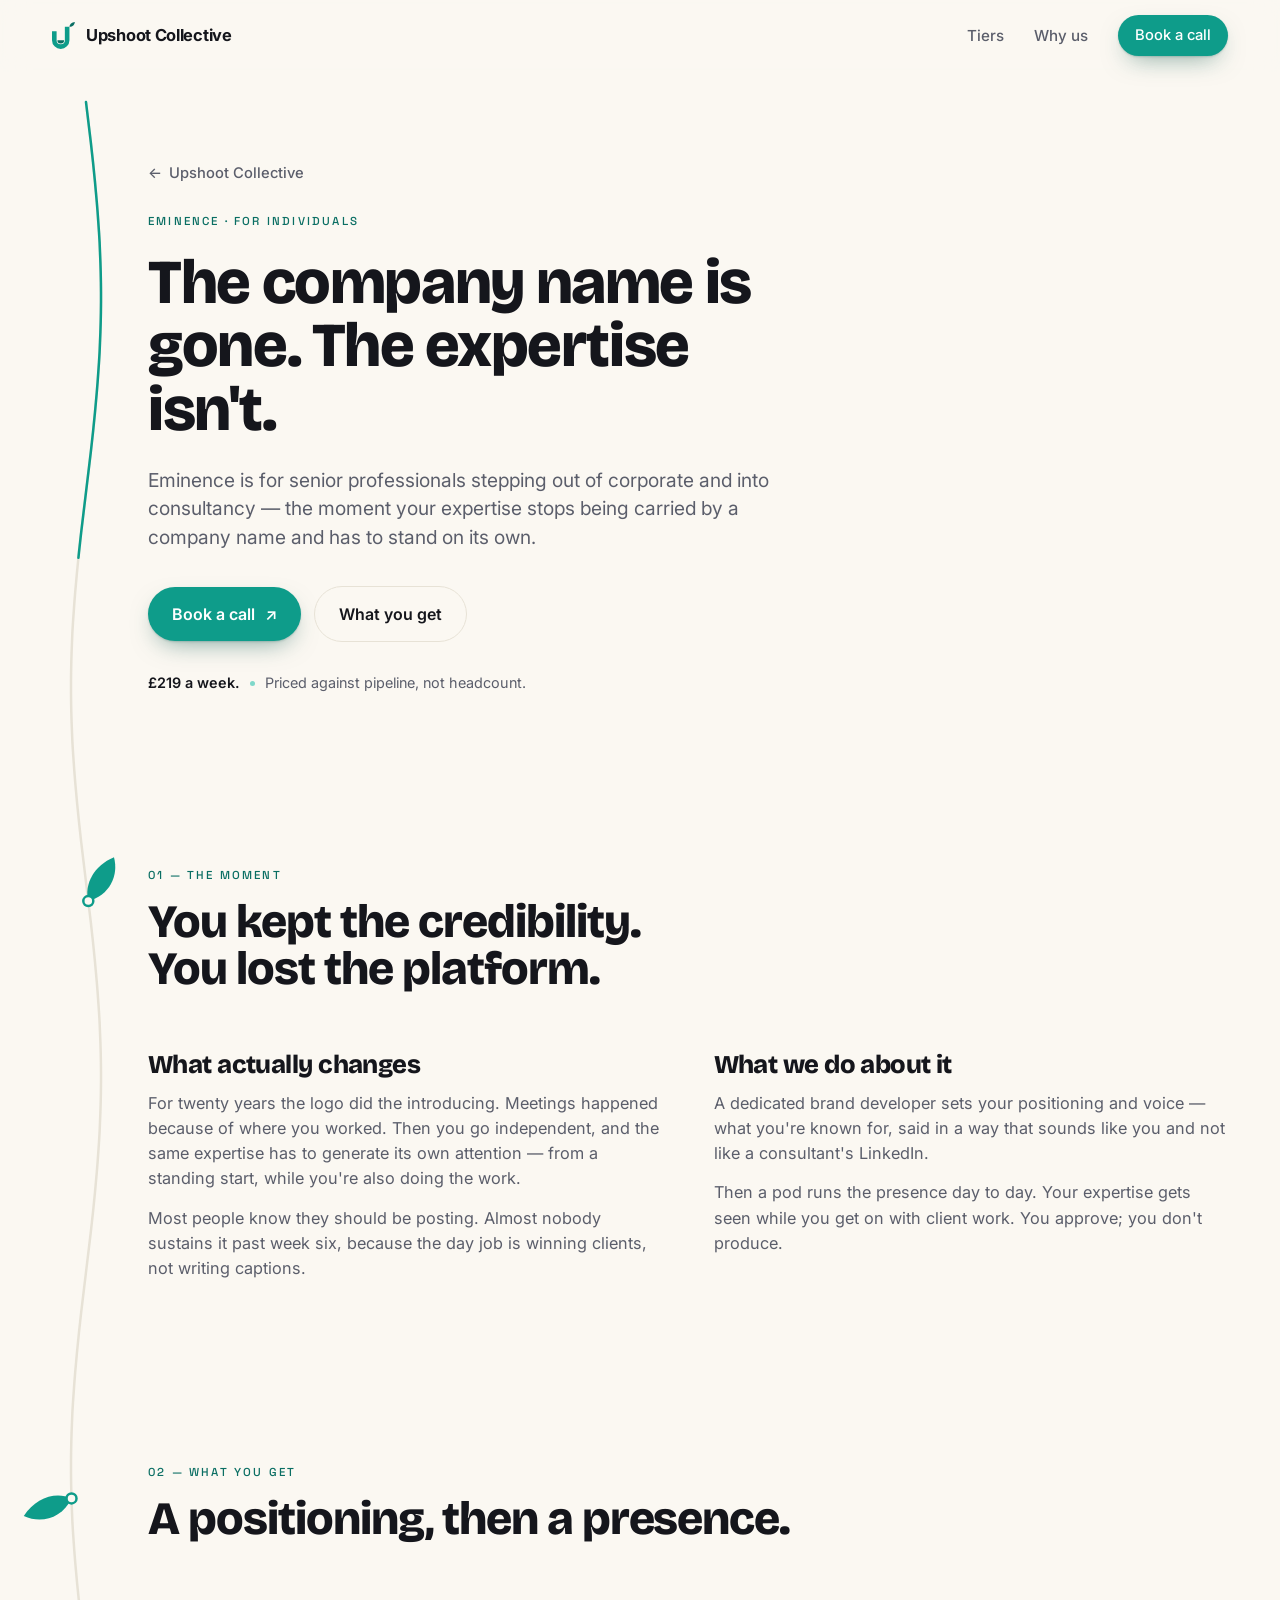
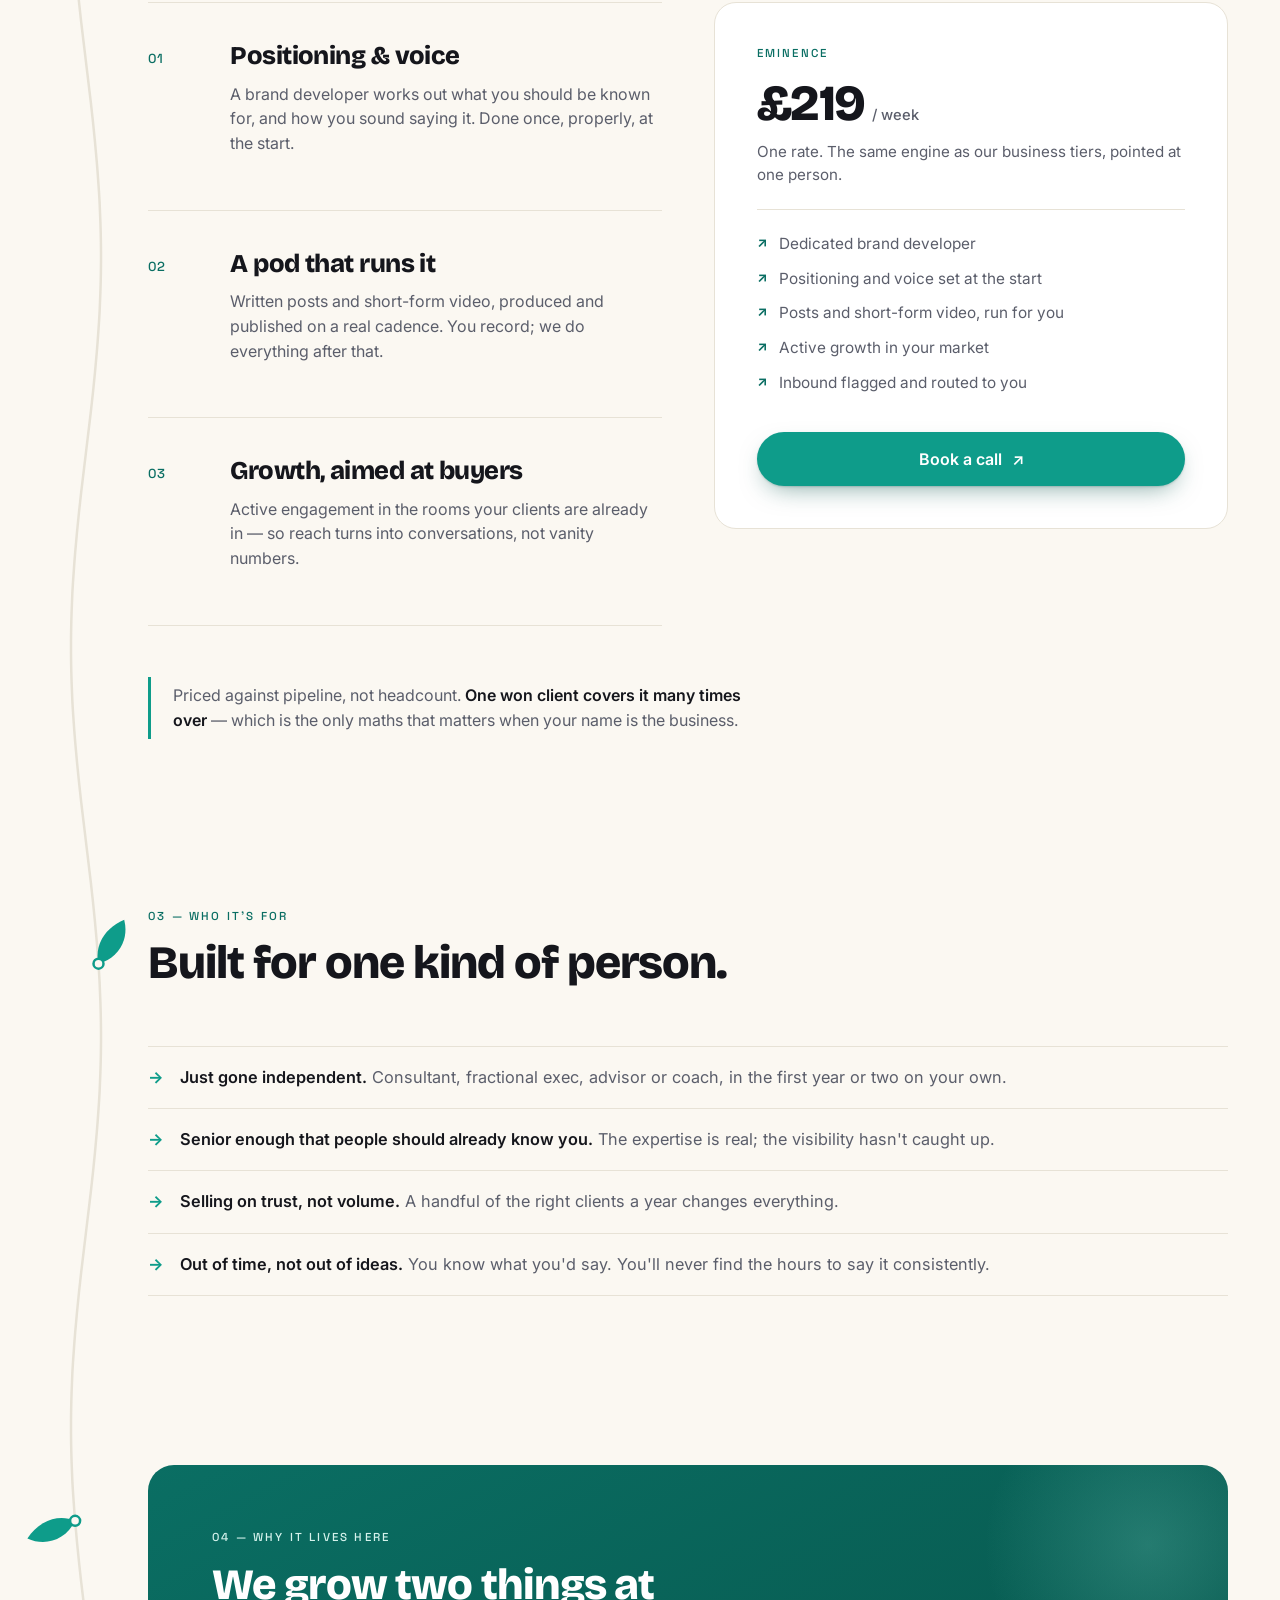
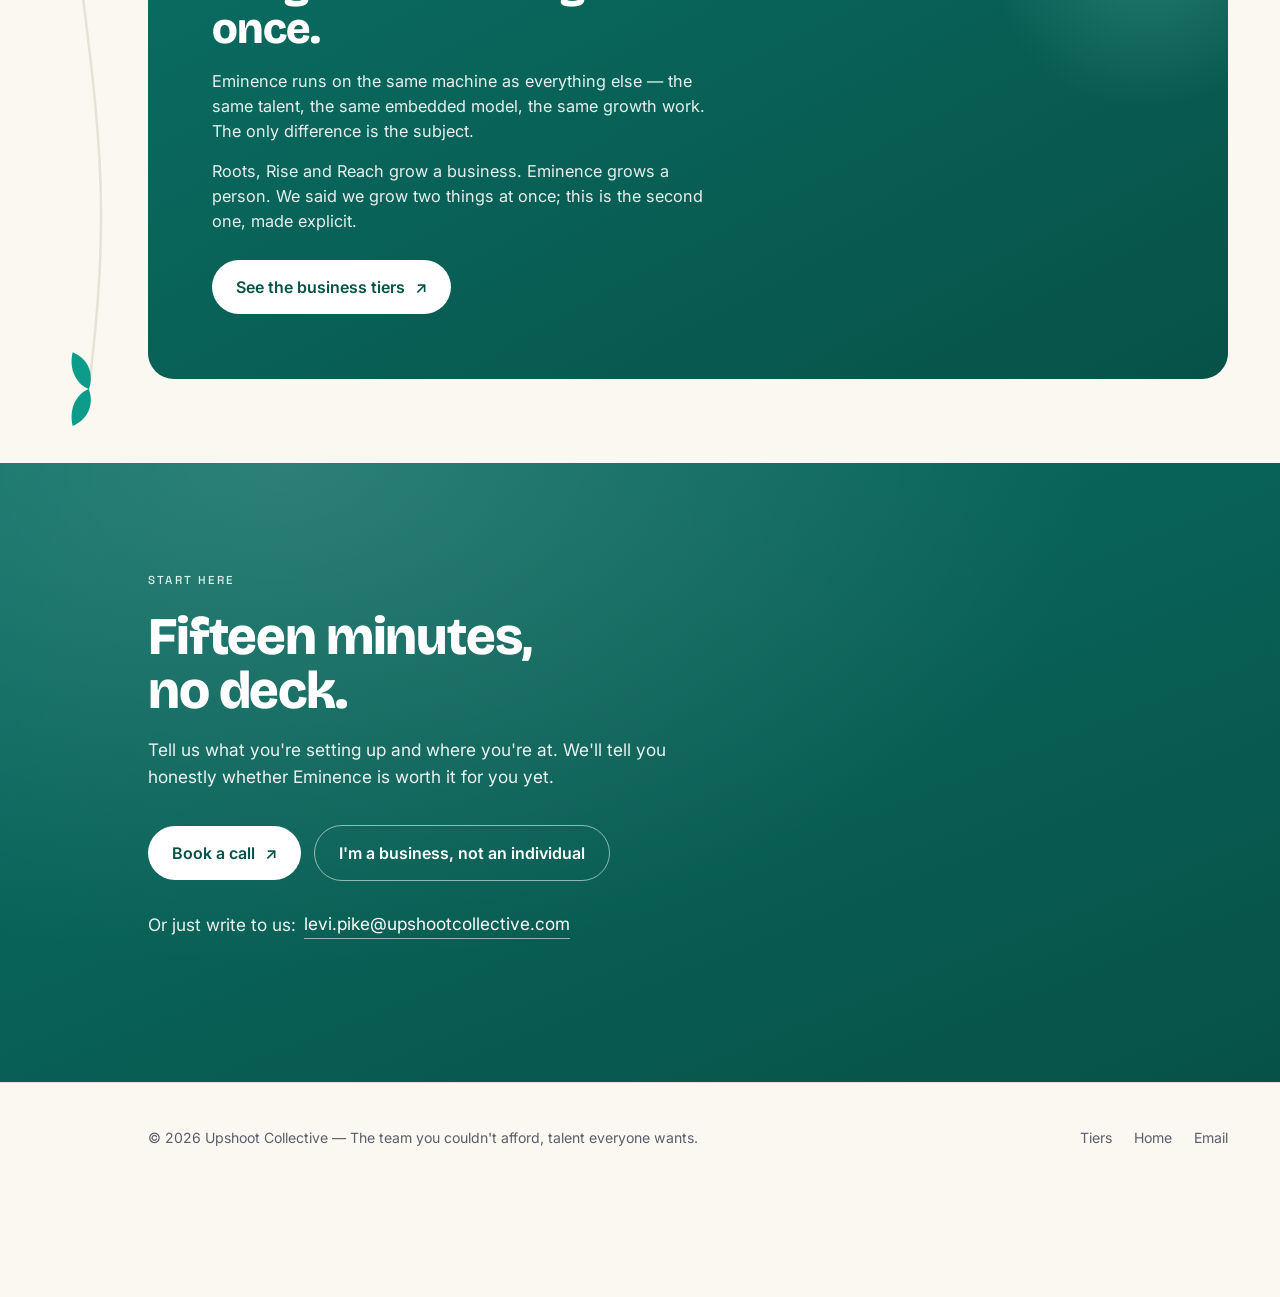
==== eminence.html @ 31a9d837 "Add files via upload" ====
<!DOCTYPE html>
<html lang="en-GB">
<head>
<meta charset="UTF-8">
<meta name="viewport" content="width=device-width, initial-scale=1">
<title>Eminence — Upshoot Collective</title>
<meta name="description" content="For senior professionals stepping out of corporate and into consultancy. A dedicated brand developer sets the positioning; a pod runs the presence day to day. £219 a week.">
<link rel="canonical" href="https://upshootcollective.com/eminence.html">

<meta property="og:type" content="website">
<meta property="og:url" content="https://upshootcollective.com/eminence.html">
<meta property="og:title" content="Eminence — Upshoot Collective">
<meta property="og:description" content="You have the credibility. What you lose overnight is the platform. Eminence rebuilds it — £219 a week.">
<meta property="og:image" content="https://upshootcollective.com/assets/img/og.png">
<meta name="twitter:card" content="summary_large_image">
<meta name="theme-color" content="#0E9C8A">

<link rel="icon" href="assets/img/favicon.svg" type="image/svg+xml">
<link rel="apple-touch-icon" href="assets/img/apple-touch-icon.png">

<link rel="preconnect" href="https://fonts.googleapis.com">
<link rel="preconnect" href="https://fonts.gstatic.com" crossorigin>
<link href="https://fonts.googleapis.com/css2?family=Bricolage+Grotesque:opsz,wght@12..96,400;12..96,700;12..96,800&family=Inter:wght@400;500;600&family=Space+Grotesk:wght@500&display=swap" rel="stylesheet">
<link rel="stylesheet" href="assets/css/style.css">
</head>

<body>

<svg class="stem" aria-hidden="true" focusable="false" xmlns="http://www.w3.org/2000/svg"></svg>

<header class="site-nav">
  <div class="nav-inner">
    <a class="brand" href="index.html">
      <img src="assets/img/mark.svg" alt="" width="23" height="27">
      <span>Upshoot Collective</span>
    </a>
    <nav class="nav-links">
      <a href="index.html#tiers" class="hide-sm">Tiers</a>
      <a href="index.html#difference" class="hide-sm">Why us</a>
      <a class="btn btn-primary" data-book
         href="mailto:levi.pike@upshootcollective.com?subject=Eminence%20—%20I'd%20like%20to%20book%20a%20call&amp;body=Your%20field%3A%0D%0AWhat%20you're%20setting%20up%3A%0D%0AWhere%20you're%20at%20with%20LinkedIn%3A%0D%0ABest%20time%20to%20call%3A%0D%0A">Book a call</a>
    </nav>
  </div>
</header>

<main>

  <!-- ══════════════════════════════════════ HERO ═══════════════════════ -->
  <section class="band emin-hero" data-stem-start>
    <div class="shell">
      <div data-stem-probe>
        <a class="back-link" href="index.html"><span>←</span> Upshoot Collective</a>
        <span class="label reveal">Eminence · for individuals</span>
        <h1 class="reveal d1">The company name is gone. The expertise isn't.</h1>
        <p class="lede reveal d2">Eminence is for senior professionals stepping out of corporate and into consultancy — the moment your expertise stops being carried by a company name and has to stand on its own.</p>
        <div class="hero-cta reveal d3" style="margin-top:34px">
          <a class="btn btn-primary" data-book
             href="mailto:levi.pike@upshootcollective.com?subject=Eminence%20—%20I'd%20like%20to%20book%20a%20call&amp;body=Your%20field%3A%0D%0AWhat%20you're%20setting%20up%3A%0D%0AWhere%20you're%20at%20with%20LinkedIn%3A%0D%0ABest%20time%20to%20call%3A%0D%0A">Book a call <span class="arr">↗</span></a>
          <a class="btn btn-ghost" href="#what-you-get">What you get</a>
        </div>
        <p class="hero-note reveal d3">
          <b>£219 a week.</b> <span class="dot"></span> Priced against pipeline, not headcount.
        </p>
      </div>
    </div>
  </section>

  <!-- ══════════════════════════════════════ 01 THE MOMENT ══════════════ -->
  <section class="band">
    <div class="shell">
      <div class="sec-head reveal" data-stem>
        <span class="label">01 — The moment</span>
        <h2>You kept the credibility.<br>You lost the platform.</h2>
      </div>

      <div class="split">
        <div class="reveal">
          <h3>What actually changes</h3>
          <p>For twenty years the logo did the introducing. Meetings happened because of where you worked. Then you go independent, and the same expertise has to generate its own attention — from a standing start, while you're also doing the work.</p>
          <p>Most people know they should be posting. Almost nobody sustains it past week six, because the day job is winning clients, not writing captions.</p>
        </div>
        <div class="reveal d1">
          <h3>What we do about it</h3>
          <p>A dedicated brand developer sets your positioning and voice — what you're known for, said in a way that sounds like you and not like a consultant's LinkedIn.</p>
          <p>Then a pod runs the presence day to day. Your expertise gets seen while you get on with client work. You approve; you don't produce.</p>
        </div>
      </div>
    </div>
  </section>

  <!-- ══════════════════════════════════════ 02 WHAT YOU GET ════════════ -->
  <section class="band" id="what-you-get">
    <div class="shell">
      <div class="sec-head reveal" data-stem>
        <span class="label">02 — What you get</span>
        <h2>A positioning, then a presence.</h2>
      </div>

      <div class="split">
        <div class="reveal">
          <div class="do-list" style="border-top:1px solid var(--line)">
            <div class="do-row" style="grid-template-columns:44px 1fr">
              <span class="n">01</span>
              <div>
                <h3>Positioning &amp; voice</h3>
                <p>A brand developer works out what you should be known for, and how you sound saying it. Done once, properly, at the start.</p>
              </div>
            </div>
            <div class="do-row" style="grid-template-columns:44px 1fr">
              <span class="n">02</span>
              <div>
                <h3>A pod that runs it</h3>
                <p>Written posts and short-form video, produced and published on a real cadence. You record; we do everything after that.</p>
              </div>
            </div>
            <div class="do-row" style="grid-template-columns:44px 1fr">
              <span class="n">03</span>
              <div>
                <h3>Growth, aimed at buyers</h3>
                <p>Active engagement in the rooms your clients are already in — so reach turns into conversations, not vanity numbers.</p>
              </div>
            </div>
          </div>
        </div>

        <aside class="pricecard reveal d1">
          <span class="label" style="display:block;margin-bottom:16px">Eminence</span>
          <p class="price"><span class="amt">£219</span><span class="per">/ week</span></p>
          <p class="tier-what">One rate. The same engine as our business tiers, pointed at one person.</p>
          <ul>
            <li>Dedicated brand developer</li>
            <li>Positioning and voice set at the start</li>
            <li>Posts and short-form video, run for you</li>
            <li>Active growth in your market</li>
            <li>Inbound flagged and routed to you</li>
          </ul>
          <a class="btn btn-primary" data-book
             href="mailto:levi.pike@upshootcollective.com?subject=Eminence%20—%20I'd%20like%20to%20book%20a%20call&amp;body=Your%20field%3A%0D%0AWhat%20you're%20setting%20up%3A%0D%0AWhere%20you're%20at%20with%20LinkedIn%3A%0D%0ABest%20time%20to%20call%3A%0D%0A">Book a call <span class="arr">↗</span></a>
        </aside>
      </div>

      <p class="price-note reveal">
        Priced against pipeline, not headcount. <b>One won client covers it many times over</b> —
        which is the only maths that matters when your name is the business.
      </p>
    </div>
  </section>

  <!-- ══════════════════════════════════════ 03 WHO IT'S FOR ════════════ -->
  <section class="band">
    <div class="shell">
      <div class="sec-head reveal" data-stem>
        <span class="label">03 — Who it's for</span>
        <h2>Built for one kind of person.</h2>
      </div>

      <ul class="forwho reveal">
        <li><span class="mk">→</span><span><b>Just gone independent.</b> Consultant, fractional exec, advisor or coach, in the first year or two on your own.</span></li>
        <li><span class="mk">→</span><span><b>Senior enough that people should already know you.</b> The expertise is real; the visibility hasn't caught up.</span></li>
        <li><span class="mk">→</span><span><b>Selling on trust, not volume.</b> A handful of the right clients a year changes everything.</span></li>
        <li><span class="mk">→</span><span><b>Out of time, not out of ideas.</b> You know what you'd say. You'll never find the hours to say it consistently.</span></li>
      </ul>
    </div>
  </section>

  <!-- ══════════════════════════════════════ 04 WHY HERE ════════════════ -->
  <section class="band">
    <div class="shell">
      <div class="emin reveal" data-stem>
        <span class="label">04 — Why it lives here</span>
        <h2>We grow two things at once.</h2>
        <p>Eminence runs on the same machine as everything else — the same talent, the same embedded model, the same growth work. The only difference is the subject.</p>
        <p>Roots, Rise and Reach grow a business. Eminence grows a person. We said we grow two things at once; this is the second one, made explicit.</p>
        <a class="btn btn-light" href="index.html" style="margin-top:12px">See the business tiers <span class="arr">↗</span></a>
      </div>
    </div>
  </section>

  <!-- ══════════════════════════════════════ CTA ════════════════════════ -->
  <section class="cta" id="contact" data-stem-end>
    <div class="shell">
      <div>
        <span class="label">Start here</span>
        <h2>Fifteen minutes, no deck.</h2>
        <p>Tell us what you're setting up and where you're at. We'll tell you honestly whether Eminence is worth it for you yet.</p>
        <div class="cta-actions">
          <a class="btn btn-light" data-book
             href="mailto:levi.pike@upshootcollective.com?subject=Eminence%20—%20I'd%20like%20to%20book%20a%20call&amp;body=Your%20field%3A%0D%0AWhat%20you're%20setting%20up%3A%0D%0AWhere%20you're%20at%20with%20LinkedIn%3A%0D%0ABest%20time%20to%20call%3A%0D%0A">Book a call <span class="arr">↗</span></a>
          <a class="btn btn-outline-light" href="index.html">I'm a business, not an individual</a>
        </div>
        <p class="cta-mail">
          Or just write to us:
          <a href="mailto:levi.pike@upshootcollective.com">levi.pike@upshootcollective.com</a>
        </p>
      </div>
    </div>
  </section>

</main>

<footer class="site-footer">
  <div class="shell">
    <div class="foot-inner">
      <span>© <span id="yr">2026</span> Upshoot Collective — The team you couldn't afford, talent everyone wants.</span>
      <span class="foot-links">
        <a href="index.html#tiers">Tiers</a>
        <a href="index.html">Home</a>
        <a href="mailto:levi.pike@upshootcollective.com">Email</a>
      </span>
    </div>
  </div>
</footer>

<script>document.getElementById('yr').textContent = new Date().getFullYear();</script>
<script src="assets/js/main.js" defer></script>
</body>
</html>
---- assets/css/style.css ----
/* ==========================================================================
   Upshoot Collective
   Concept: "The Stem" — a single line of growth runs the length of the page,
   sprouting a leaf at every section. Content climbs as you scroll.
   ========================================================================== */

:root{
  /* Brand palette — from the brand pack. Change here, changes everywhere. */
  --mint:        #0E9C8A;
  --shadow:      #0A6E63;
  --deepshadow:  #075248;
  --lightmint:   #7FD8CA;
  --tint:        #D5F2EC;
  --tintbg:      #EAF7F4;
  --ink:         #15161C;
  --slate:       #5B5E6B;
  --paper:       #FBF8F2;
  --line:        #E7E2D6;

  /* Layout */
  --col:      1080px;   /* content column */
  --gutter:   28px;
  --rail:     96px;     /* space reserved for the stem on desktop */

  /* Type scale */
  --display:  clamp(2.6rem, 5.6vw, 4.5rem);
  --h2:       clamp(1.85rem, 3.7vw, 2.9rem);
  --h3:       clamp(1.28rem, 2vw, 1.6rem);
  --body:     clamp(1.02rem, 1.15vw, 1.14rem);

  --ease:     cubic-bezier(.22,.68,.2,1);
}

/* ---------- Reset ---------- */
*,*::before,*::after{ margin:0; padding:0; box-sizing:border-box; }
html{ -webkit-text-size-adjust:100%; scroll-behavior:smooth; }
body{
  font-family:'Inter',system-ui,-apple-system,sans-serif;
  font-size:var(--body);
  line-height:1.55;
  color:var(--ink);
  background:var(--paper);
  -webkit-font-smoothing:antialiased;
  overflow-x:hidden;
}
img,svg{ display:block; max-width:100%; }
a{ color:inherit; }
button{ font:inherit; cursor:pointer; border:0; background:none; color:inherit; }

h1,h2,h3,.display{
  font-family:'Bricolage Grotesque','Archivo','Helvetica Neue',Arial,sans-serif;
  font-weight:800;
  line-height:1.02;
  letter-spacing:-0.022em;
}

::selection{ background:var(--mint); color:#fff; }

/* Focus — visible, on brand, never removed */
:focus-visible{ outline:2.5px solid var(--mint); outline-offset:3px; border-radius:3px; }

/* ---------- Shared bits ---------- */
.label{
  font-family:'Space Grotesk','Inter',sans-serif;
  font-weight:500;
  text-transform:uppercase;
  letter-spacing:.19em;
  font-size:.72rem;
  color:var(--shadow);
}
.lede{
  font-size:clamp(1.06rem,1.5vw,1.28rem);
  color:var(--slate);
  max-width:56ch;
  line-height:1.5;
}
.mono{ font-family:'Space Grotesk','Inter',sans-serif; }

.shell{
  max-width:calc(var(--col) + var(--rail) + var(--gutter) * 2);
  margin-inline:auto;
  padding-inline:var(--gutter);
}
.shell > *{ max-width:var(--col); margin-left:var(--rail); }
@media (max-width:900px){
  :root{ --rail:34px; --gutter:20px; }
}
@media (max-width:560px){
  :root{ --rail:26px; --gutter:16px; }
}

section{ position:relative; }
section[id]{ scroll-margin-top:86px; }
.band{ padding-block:clamp(58px,6.6vw,94px); }

/* ==========================================================================
   TRUSTED BY — client logo row
   ==========================================================================
   Logos are pre-rendered as single-colour Upshoot-ink silhouettes on
   transparency, so the row reads as one system rather than four brand
   palettes fighting each other.

   Each <li> carries an inline --h (its display height). Logos are NOT all
   the same height on purpose: a wide wordmark set to the same height as a
   square mark looks twice as heavy. --h optically balances them. Wide
   wordmark ≈ 30px, standard lockup ≈ 40px, near-square mark ≈ 47px.
   ========================================================================== */
.clients{
  padding-block:clamp(30px,4vw,46px);
  border-top:1px solid var(--line);
  border-bottom:1px solid var(--line);
}
.clients .label{ display:block; margin-bottom:26px; color:var(--slate); }
.client-row{
  list-style:none;
  display:grid;
  grid-template-columns:repeat(4,1fr);
  gap:clamp(18px,3.5vw,52px);
  align-items:center;
}
.client{
  --h:38px;
  display:flex; align-items:center; justify-content:flex-start;
  min-height:52px;
  opacity:.55;
  transition:opacity .3s var(--ease);
}
.client:hover{ opacity:.9; }
.client img{
  height:var(--h); width:auto; max-width:100%;
  object-fit:contain; object-position:left center;
}
.client .name{
  font-family:'Bricolage Grotesque','Archivo',sans-serif;
  font-weight:700; font-size:clamp(1rem,1.6vw,1.2rem);
  letter-spacing:-.018em; color:var(--ink);
  line-height:1.15;
}
.client .what{
  display:block;
  font-family:'Space Grotesk',sans-serif; font-weight:500;
  font-size:.68rem; letter-spacing:.12em; text-transform:uppercase;
  color:var(--slate); margin-top:5px;
}
@media (max-width:720px){
  .client-row{ grid-template-columns:1fr 1fr; gap:26px 20px; }
}

.sec-head{ margin-bottom:clamp(34px,4.6vw,60px); }
.sec-head .label{ display:block; margin-bottom:14px; }
.sec-head h2{ font-size:var(--h2); margin-bottom:16px; }

/* ---------- Buttons ---------- */
.btn{
  display:inline-flex; align-items:center; gap:.6em;
  font-weight:600; font-size:1rem;
  padding:.92em 1.5em;
  border-radius:100px;
  text-decoration:none;
  transition:transform .25s var(--ease), background .25s var(--ease),
             box-shadow .25s var(--ease), color .25s var(--ease);
  will-change:transform;
}
.btn .arr{ transition:transform .3s var(--ease); }
.btn:hover .arr{ transform:translate(2px,-3px); }

.btn-primary{
  background:var(--mint); color:#fff;
  box-shadow:0 1px 2px rgba(7,82,72,.2), 0 10px 26px -10px rgba(7,82,72,.55);
}
.btn-primary:hover{ background:var(--shadow); transform:translateY(-2px);
  box-shadow:0 2px 4px rgba(7,82,72,.22), 0 18px 34px -12px rgba(7,82,72,.6); }

.btn-ghost{ border:1.5px solid var(--line); color:var(--ink); background:transparent; }
.btn-ghost:hover{ border-color:var(--mint); color:var(--shadow); transform:translateY(-2px); }

.btn-light{ background:#fff; color:var(--deepshadow); }
.btn-light:hover{ transform:translateY(-2px); box-shadow:0 16px 30px -14px rgba(0,0,0,.5); }

.btn-outline-light{ border:1.5px solid rgba(255,255,255,.55); color:#fff; }
.btn-outline-light:hover{ border-color:#fff; background:rgba(255,255,255,.09); transform:translateY(-2px); }

.textlink{
  display:inline-flex; align-items:center; gap:.45em;
  font-weight:600; text-decoration:none; color:var(--shadow);
  border-bottom:1.5px solid var(--tint);
  padding-bottom:2px;
  transition:border-color .25s var(--ease), color .25s var(--ease);
}
.textlink:hover{ border-color:var(--mint); color:var(--mint); }
.textlink .arr{ transition:transform .3s var(--ease); }
.textlink:hover .arr{ transform:translate(2px,-3px); }

/* ==========================================================================
   THE STEM
   ========================================================================== */
.stem{
  position:absolute;
  top:0; left:0;
  width:100%; height:100%;
  pointer-events:none;
  z-index:0;
  overflow:visible;
}
.stem-line{
  fill:none;
  stroke:var(--mint);
  stroke-width:2.5;
  stroke-linecap:round;
}
.stem-ghost{
  fill:none;
  stroke:var(--line);
  stroke-width:2.5;
  stroke-linecap:round;
}
.stem-node{
  fill:var(--paper);
  stroke:var(--mint);
  stroke-width:2.5;
  opacity:0;
  transform-box:fill-box;
  transform-origin:center;
  transform:scale(0);
  transition:opacity .45s var(--ease), transform .55s var(--ease);
}
.stem-node.sprouted{ opacity:1; transform:scale(1); }

.stem-leaf{
  fill:var(--mint);
  opacity:0;
  transform-box:fill-box;
  transform-origin:0% 100%;
  transition:opacity .5s var(--ease), transform .75s var(--ease);
}
.stem-leaf.sprouted{ opacity:1; }

.stem-tip{
  fill:var(--mint);
  opacity:0;
  transition:opacity .4s var(--ease);
}
.stem-tip.lit{ opacity:1; }

/* Everything above the stem */
main, .site-nav, .site-footer{ position:relative; z-index:1; }

/* ==========================================================================
   NAV
   ========================================================================== */
.site-nav{
  position:sticky; top:0; z-index:60;
  background:rgba(251,248,242,.82);
  backdrop-filter:blur(14px) saturate(1.4);
  -webkit-backdrop-filter:blur(14px) saturate(1.4);
  border-bottom:1px solid transparent;
  transition:border-color .3s var(--ease), background .3s var(--ease);
}
.site-nav.stuck{ border-bottom-color:var(--line); }
.nav-inner{
  max-width:calc(var(--col) + var(--rail) + var(--gutter) * 2);
  margin-inline:auto;
  padding:15px var(--gutter);
  display:flex; align-items:center; justify-content:space-between; gap:20px;
}
.brand{
  display:inline-flex; align-items:center; gap:11px;
  text-decoration:none; font-weight:700; letter-spacing:-.018em;
  font-size:1.03rem;
}
.brand img{ width:23px; height:auto; }
.brand span{ white-space:nowrap; }
.nav-links{ display:flex; align-items:center; gap:clamp(16px,2.4vw,30px); }
.nav-links a{
  text-decoration:none; font-size:.95rem; font-weight:500; color:var(--slate);
  transition:color .2s var(--ease);
}
.nav-links a:hover{ color:var(--ink); }
.nav-links .btn{ padding:.62em 1.15em; font-size:.92rem; color:#fff; }
.nav-links .btn:hover{ color:#fff; }
@media (max-width:680px){
  .nav-links a.hide-sm{ display:none; }
  .brand span{ display:none; }
}

/* ==========================================================================
   HERO
   ========================================================================== */
.hero{ padding-top:clamp(58px,9vw,104px); padding-bottom:clamp(64px,9vw,116px); }
.hero .label{ display:block; margin-bottom:22px; }
.hero h1{
  font-size:var(--display);
  max-width:17ch;
  margin-bottom:26px;
}
.hero h1 .rise{
  display:block;
  color:var(--mint);
}
.hero .lede{ margin-bottom:36px; }
.hero-cta{ display:flex; flex-wrap:wrap; gap:13px; align-items:center; }
.hero-note{
  margin-top:30px;
  font-size:.9rem; color:var(--slate);
  display:flex; align-items:center; gap:10px; flex-wrap:wrap;
}
.hero-note b{ color:var(--ink); font-weight:600; }
.dot{ width:5px; height:5px; border-radius:50%; background:var(--lightmint); flex:none; }

/* ==========================================================================
   THE GAP — two stat cards
   ========================================================================== */
.gap-grid{ display:grid; grid-template-columns:1fr 1fr; gap:20px; }
@media (max-width:760px){ .gap-grid{ grid-template-columns:1fr; } }

.gapcard{
  border:1px solid var(--line);
  border-radius:20px;
  padding:clamp(26px,3.2vw,38px);
  background:#fff;
  position:relative;
  overflow:hidden;
  transition:border-color .35s var(--ease), transform .45s var(--ease);
}
.gapcard:hover{ border-color:var(--tint); transform:translateY(-3px); }
.gapcard .label{ display:block; margin-bottom:16px; color:var(--slate); }
.gapcard h3{ font-size:var(--h3); margin-bottom:12px; }
.gapcard p{ color:var(--slate); font-size:.98rem; margin-bottom:28px; }
.gapcard{ display:flex; flex-direction:column; }
.stat{
  border-top:1px solid var(--line);
  padding-top:20px;
  margin-top:auto;
}
.stat .num{
  font-family:'Bricolage Grotesque',sans-serif; font-weight:800;
  font-size:clamp(2.9rem,6vw,4rem);
  line-height:1; color:var(--mint);
  letter-spacing:-.03em;
  font-variant-numeric:tabular-nums;
}
.stat .cap{ font-size:.88rem; color:var(--slate); margin-top:9px; max-width:34ch; }

.gap-close{
  margin-top:26px;
  font-size:1.02rem;
  color:var(--ink);
  font-weight:500;
  max-width:52ch;
}

/* ==========================================================================
   WHAT WE DO
   ========================================================================== */
.do-list{ border-top:1px solid var(--line); }
.do-row{
  display:grid;
  grid-template-columns:56px 1.05fr 1.3fr;
  gap:clamp(16px,3vw,44px);
  align-items:start;
  padding:clamp(26px,3.4vw,40px) 0;
  border-bottom:1px solid var(--line);
  transition:background .3s var(--ease);
}
.do-row .n{
  font-family:'Space Grotesk',sans-serif; font-weight:500;
  font-size:.82rem; color:var(--shadow); padding-top:.45em;
  letter-spacing:.06em;
}
.do-row h3{ font-size:var(--h3); }
.do-row p{ color:var(--slate); font-size:1rem; }
@media (max-width:720px){
  .do-row{ grid-template-columns:1fr; gap:10px; }
  .do-row .n{ padding-top:0; }
}

/* ==========================================================================
   PRICING — the ladder that climbs
   ========================================================================== */
.ladder{
  display:grid;
  grid-template-columns:repeat(3,1fr);
  gap:18px;
  align-items:end;
}
.tier{
  border:1px solid var(--line);
  border-radius:22px;
  background:#fff;
  padding:clamp(24px,2.6vw,32px);
  display:flex; flex-direction:column;
  position:relative;
  transition:transform .45s var(--ease), box-shadow .45s var(--ease), border-color .3s var(--ease);
}
/* the climb */
.tier--1{ margin-bottom:0; }
.tier--2{ margin-bottom:34px; }
.tier--3{ margin-bottom:68px; }
.tier:hover{ transform:translateY(-6px); box-shadow:0 22px 44px -26px rgba(7,82,72,.42); border-color:var(--tint); }

.tier-flag{
  position:absolute; top:-11px; left:clamp(24px,2.6vw,32px);
  background:var(--ink); color:#fff;
  font-family:'Space Grotesk',sans-serif; font-weight:500;
  font-size:.66rem; letter-spacing:.14em; text-transform:uppercase;
  padding:5px 11px; border-radius:100px;
}
.tier-name{ font-family:'Bricolage Grotesque',sans-serif; font-weight:800;
  font-size:1.55rem; letter-spacing:-.02em; margin-bottom:4px; }
.tier-plats{
  font-family:'Space Grotesk',sans-serif; font-size:.76rem; letter-spacing:.09em;
  text-transform:uppercase; color:var(--shadow);
  padding-bottom:18px; margin-bottom:18px; border-bottom:1px solid var(--line);
}
.price{ display:flex; align-items:baseline; gap:7px; margin-bottom:6px; }
.price .amt{
  font-family:'Bricolage Grotesque',sans-serif; font-weight:800;
  font-size:clamp(2.5rem,4.4vw,3.15rem); line-height:1;
  letter-spacing:-.03em; color:var(--ink);
}
.price .per{ font-size:.92rem; color:var(--slate); font-weight:500; }
.tier-what{ font-size:.95rem; color:var(--slate); margin-bottom:20px; }
.tier ul{ list-style:none; margin-top:auto; padding-top:18px; border-top:1px solid var(--line); }
.tier li{
  font-size:.93rem; color:var(--slate); padding-left:20px; position:relative;
  margin-bottom:9px; line-height:1.45;
}
.tier li::before{
  content:"↗"; position:absolute; left:0; top:0;
  color:var(--shadow); font-weight:700; font-size:.85rem;
}

/* Reach — the dark card. These come AFTER the base .tier rules on purpose:
   .tier--3 li and .tier li have equal specificity, so source order decides.
   Move this block above them and the list text goes grey-on-green. */
.tier.tier--3{
  background:linear-gradient(158deg,var(--shadow),var(--deepshadow));
  border-color:transparent; color:#fff;
}
.tier.tier--3:hover{ border-color:transparent;
  box-shadow:0 26px 50px -26px rgba(7,82,72,.6); }
.tier.tier--3 .tier-name,
.tier.tier--3 .price .amt{ color:#fff; }
.tier.tier--3 .tier-what,
.tier.tier--3 .price .per,
.tier.tier--3 li{ color:rgba(255,255,255,.93); }
.tier.tier--3 .tier-plats{ color:var(--tint); border-bottom-color:rgba(255,255,255,.26); }
.tier.tier--3 ul{ border-top-color:rgba(255,255,255,.26); }
.tier.tier--3 li::before{ color:var(--tint); }
@media (max-width:860px){
  .ladder{ grid-template-columns:1fr; }
  .tier--1,.tier--2,.tier--3{ margin-bottom:0; }
}

.price-note{
  margin-top:clamp(34px,4vw,52px);
  border-left:3px solid var(--mint);
  padding:6px 0 6px 22px;
  max-width:60ch;
  color:var(--slate);
  font-size:1rem;
}
.price-note b{ color:var(--ink); font-weight:600; }

/* ==========================================================================
   WHERE WE SIT
   ========================================================================== */
.sit{ border:1px solid var(--line); border-radius:20px; overflow:hidden; background:#fff; }
.sit-row{
  display:grid; grid-template-columns:150px 1fr; gap:clamp(14px,3vw,32px);
  padding:clamp(20px,2.4vw,28px) clamp(22px,2.6vw,32px);
  border-bottom:1px solid var(--line);
  align-items:center;
}
.sit-row:last-child{ border-bottom:0; }
.sit-row .label{ color:var(--slate); }
.sit-row p{ color:var(--slate); font-size:1rem; }
.sit-row.is-us{ background:var(--ink); color:#fff; }
.sit-row.is-us .label{ color:var(--lightmint); }
.sit-row.is-us p{ color:#fff; font-weight:500; font-size:1.06rem; }
@media (max-width:640px){
  .sit-row{ grid-template-columns:1fr; gap:8px; }
}

/* ==========================================================================
   THE DIFFERENCE
   ========================================================================== */
.diff-grid{ display:grid; grid-template-columns:1fr 1fr; gap:2px; background:var(--line);
  border:1px solid var(--line); border-radius:20px; overflow:hidden; }
.diff{ background:var(--paper); padding:clamp(26px,3vw,38px); transition:background .3s var(--ease); }
.diff:hover{ background:#fff; }
.diff .n{ font-family:'Space Grotesk',sans-serif; font-size:.78rem; color:var(--shadow);
  letter-spacing:.14em; display:block; margin-bottom:14px; }
.diff h3{ font-size:1.22rem; margin-bottom:10px; }
.diff p{ color:var(--slate); font-size:.96rem; }
@media (max-width:720px){ .diff-grid{ grid-template-columns:1fr; } }
.diff-close{ margin-top:24px; color:var(--slate); font-size:1rem; max-width:54ch; }
.diff-close b{ color:var(--ink); font-weight:600; }

/* ==========================================================================
   EMINENCE teaser
   ========================================================================== */
.emin{
  background:linear-gradient(152deg,var(--shadow),var(--deepshadow));
  border-radius:26px;
  padding:clamp(34px,5vw,66px);
  color:#fff;
  position:relative;
  overflow:hidden;
}
.emin::after{
  content:""; position:absolute; right:-90px; top:-90px;
  width:340px; height:340px; border-radius:50%;
  background:radial-gradient(circle,rgba(127,216,202,.24),transparent 68%);
  pointer-events:none;
}
.emin .label{ color:var(--tint); display:block; margin-bottom:16px; }
.emin h2{ font-size:clamp(1.9rem,3.6vw,2.7rem); margin-bottom:18px; max-width:17ch; }
.emin p{ color:rgba(255,255,255,.9); max-width:52ch; margin-bottom:14px; }
.emin .emin-price{
  font-family:'Space Grotesk',sans-serif; color:var(--tint);
  font-size:.88rem; letter-spacing:.06em; margin:22px 0 26px;
}
.emin .btn-light{ position:relative; z-index:1; }

/* ==========================================================================
   THE RISE
   ========================================================================== */
.rise-grid{ display:grid; grid-template-columns:repeat(3,1fr); gap:20px; align-items:start; }
.rise-step{ padding-top:26px; border-top:2px solid var(--line); transition:border-color .4s var(--ease); }
.rise-step.in{ border-top-color:var(--mint); }
.rise-step .label{ display:block; margin-bottom:14px; }
.rise-step h3{ font-size:1.2rem; margin-bottom:10px; }
.rise-step p{ color:var(--slate); font-size:.96rem; }
@media (max-width:760px){ .rise-grid{ grid-template-columns:1fr; gap:26px; } }
.rise-close{ margin-top:34px; font-size:clamp(1.15rem,2.1vw,1.5rem); font-weight:500;
  max-width:40ch; letter-spacing:-.01em; }

/* ==========================================================================
   BELIEFS
   ========================================================================== */
.beliefs{ list-style:none; }
.beliefs li{
  display:grid; grid-template-columns:auto 1fr; gap:18px;
  padding:22px 0; border-bottom:1px solid var(--line);
  font-size:clamp(1.04rem,1.7vw,1.24rem);
  line-height:1.42; letter-spacing:-.008em;
}
.beliefs li:first-child{ border-top:1px solid var(--line); }
.beliefs .mk{ color:var(--mint); font-weight:700; }

/* ==========================================================================
   CTA + FOOTER
   ========================================================================== */
.cta{
  background:linear-gradient(158deg,var(--shadow) 0%,var(--deepshadow) 100%);
  color:#fff;
  padding-block:clamp(70px,8.5vw,112px);
  position:relative; overflow:hidden;
}
.cta::before{
  content:""; position:absolute; inset:0;
  background:radial-gradient(ellipse at 22% 0%,rgba(255,255,255,.14),transparent 58%);
  pointer-events:none;
}
.cta .label{ color:var(--tint); display:block; margin-bottom:20px; }
.cta h2{ font-size:clamp(2.1rem,4.4vw,3.3rem); max-width:13ch; margin-bottom:20px; }
.cta p{ color:rgba(255,255,255,.92); max-width:48ch; margin-bottom:34px; font-size:1.08rem; }
.cta-actions{ display:flex; flex-wrap:wrap; gap:13px; align-items:center; }
.cta-mail{
  margin-top:30px; font-size:.95rem; color:rgba(255,255,255,.85);
  display:flex; flex-wrap:wrap; gap:8px; align-items:center;
}
.cta-mail a{ color:#fff; text-decoration:none; border-bottom:1px solid rgba(255,255,255,.55); }
.cta-mail a:hover{ border-color:#fff; }

.site-footer{ padding-block:44px; border-top:1px solid var(--line); }
.foot-inner{
  display:flex; flex-wrap:wrap; gap:18px 30px;
  align-items:center; justify-content:space-between;
  font-size:.88rem; color:var(--slate);
}
.foot-inner a{ color:var(--slate); text-decoration:none; }
.foot-inner a:hover{ color:var(--ink); }
.foot-links{ display:flex; gap:22px; flex-wrap:wrap; }

/* ==========================================================================
   EMINENCE PAGE
   ========================================================================== */
.emin-hero{ padding-top:clamp(52px,7vw,88px); padding-bottom:clamp(52px,7vw,88px); }
.emin-hero h1{ font-size:clamp(2.3rem,4.9vw,3.9rem); max-width:16ch; margin-bottom:24px; }
.emin-hero .label{ display:block; margin-bottom:20px; }
.back-link{
  display:inline-flex; align-items:center; gap:.5em; text-decoration:none;
  color:var(--slate); font-size:.92rem; font-weight:500; margin-bottom:28px;
}
.back-link:hover{ color:var(--ink); }

.split{ display:grid; grid-template-columns:1fr 1fr; gap:clamp(24px,4vw,56px); align-items:start; }
@media (max-width:800px){ .split{ grid-template-columns:1fr; } }
.split h3{ font-size:var(--h3); margin-bottom:12px; }
.split p{ color:var(--slate); margin-bottom:14px; }

.pricecard{
  border:1px solid var(--line); border-radius:22px; background:#fff;
  padding:clamp(28px,3.4vw,42px);
}
.pricecard .price{ margin-bottom:10px; }
.pricecard ul{ list-style:none; margin-top:22px; padding-top:22px; border-top:1px solid var(--line); }
.pricecard li{ font-size:.96rem; color:var(--slate); padding-left:22px; position:relative; margin-bottom:11px; }
.pricecard li::before{ content:"↗"; position:absolute; left:0; color:var(--shadow); font-weight:700; font-size:.85rem; }
.pricecard .btn{ margin-top:26px; width:100%; justify-content:center; }

.forwho{ list-style:none; }
.forwho li{
  padding:18px 0; border-bottom:1px solid var(--line);
  display:grid; grid-template-columns:auto 1fr; gap:16px;
  color:var(--slate); font-size:1.02rem;
}
.forwho li:first-child{ border-top:1px solid var(--line); }
.forwho .mk{ color:var(--mint); font-weight:700; }
.forwho b{ color:var(--ink); font-weight:600; }

/* ==========================================================================
   REVEAL ANIMATION
   ========================================================================== */
.reveal{ opacity:0; transform:translateY(22px); }
.reveal.in{
  opacity:1; transform:none;
  transition:opacity .75s var(--ease), transform .85s var(--ease);
}
.reveal.d1.in{ transition-delay:.07s; }
.reveal.d2.in{ transition-delay:.14s; }
.reveal.d3.in{ transition-delay:.21s; }

/* ==========================================================================
   MOTION / PRINT
   ========================================================================== */
@media (prefers-reduced-motion:reduce){
  html{ scroll-behavior:auto; }
  *,*::before,*::after{
    animation-duration:.01ms !important;
    transition-duration:.01ms !important;
  }
  .reveal{ opacity:1; transform:none; }
  .stem-leaf,.stem-node,.stem-tip{ opacity:1; transform:none; }
}

@media print{
  .stem,.site-nav{ display:none; }
  body{ background:#fff; }
}
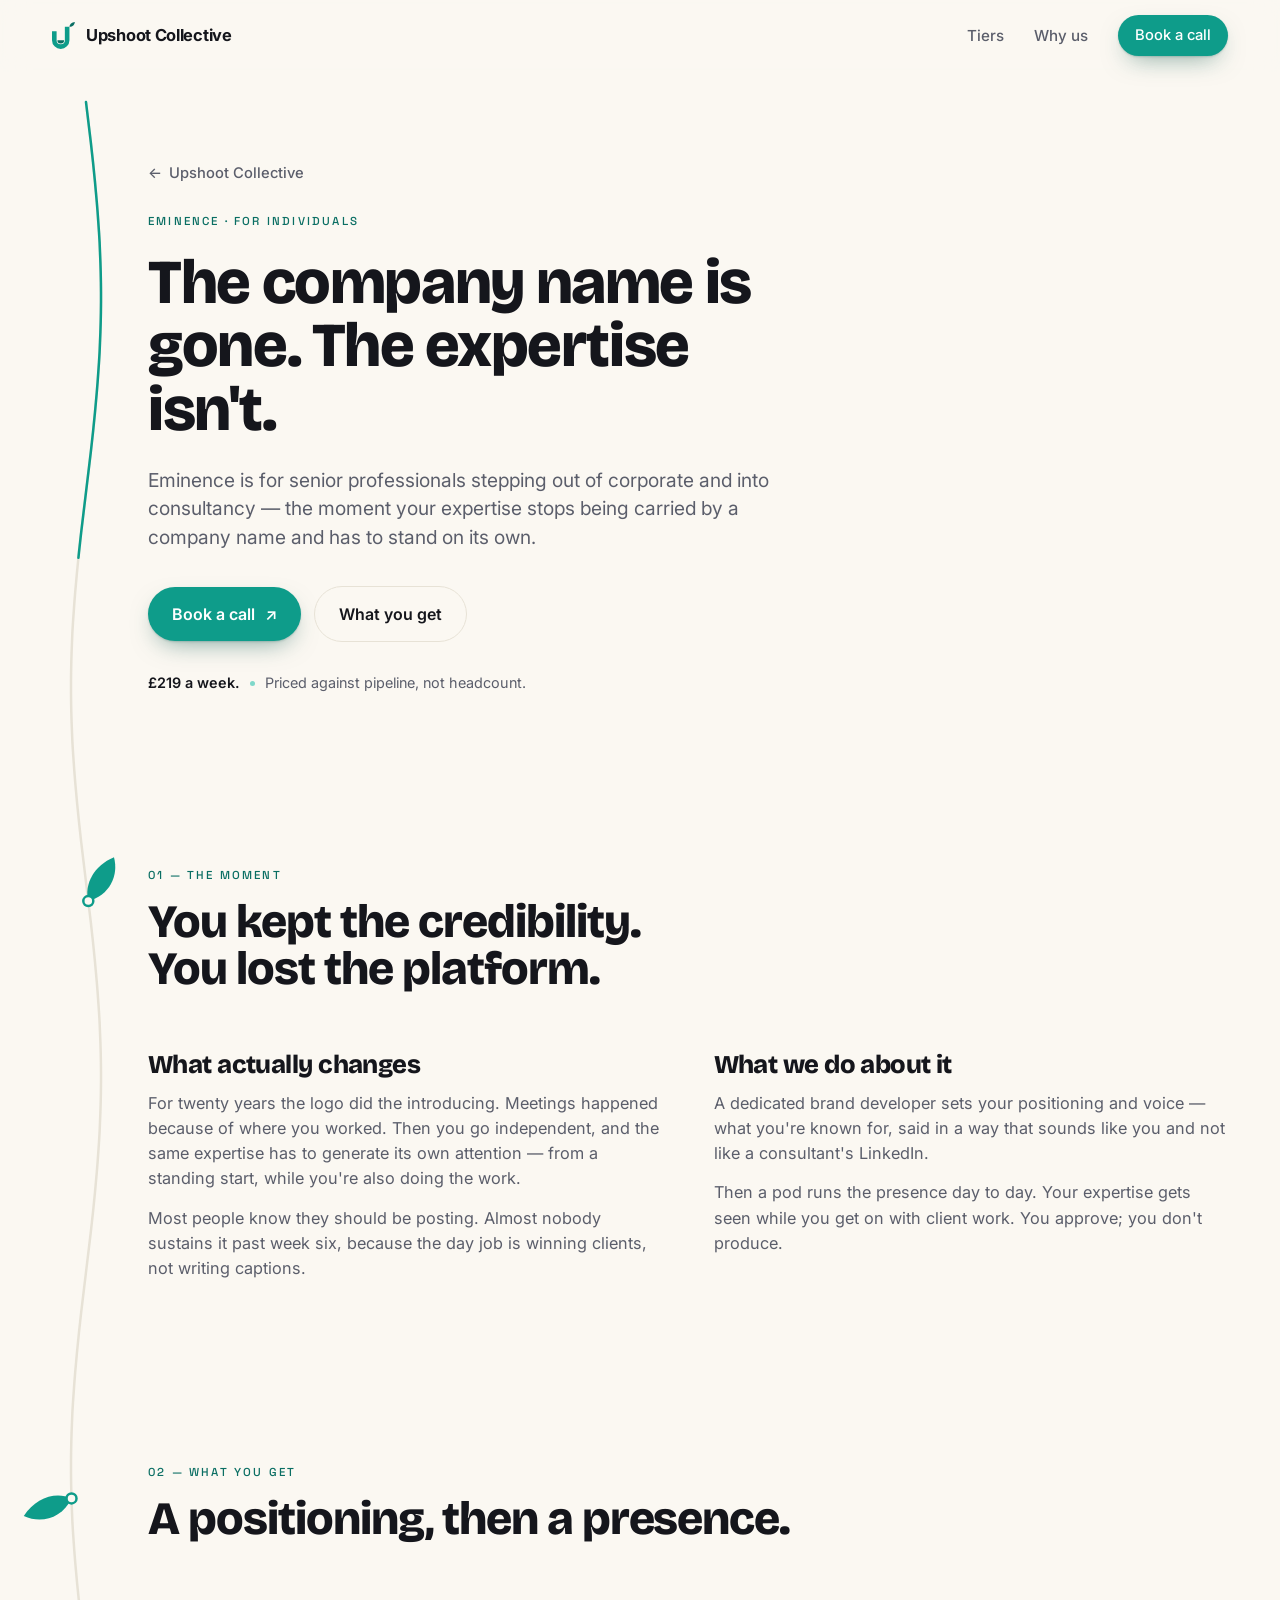
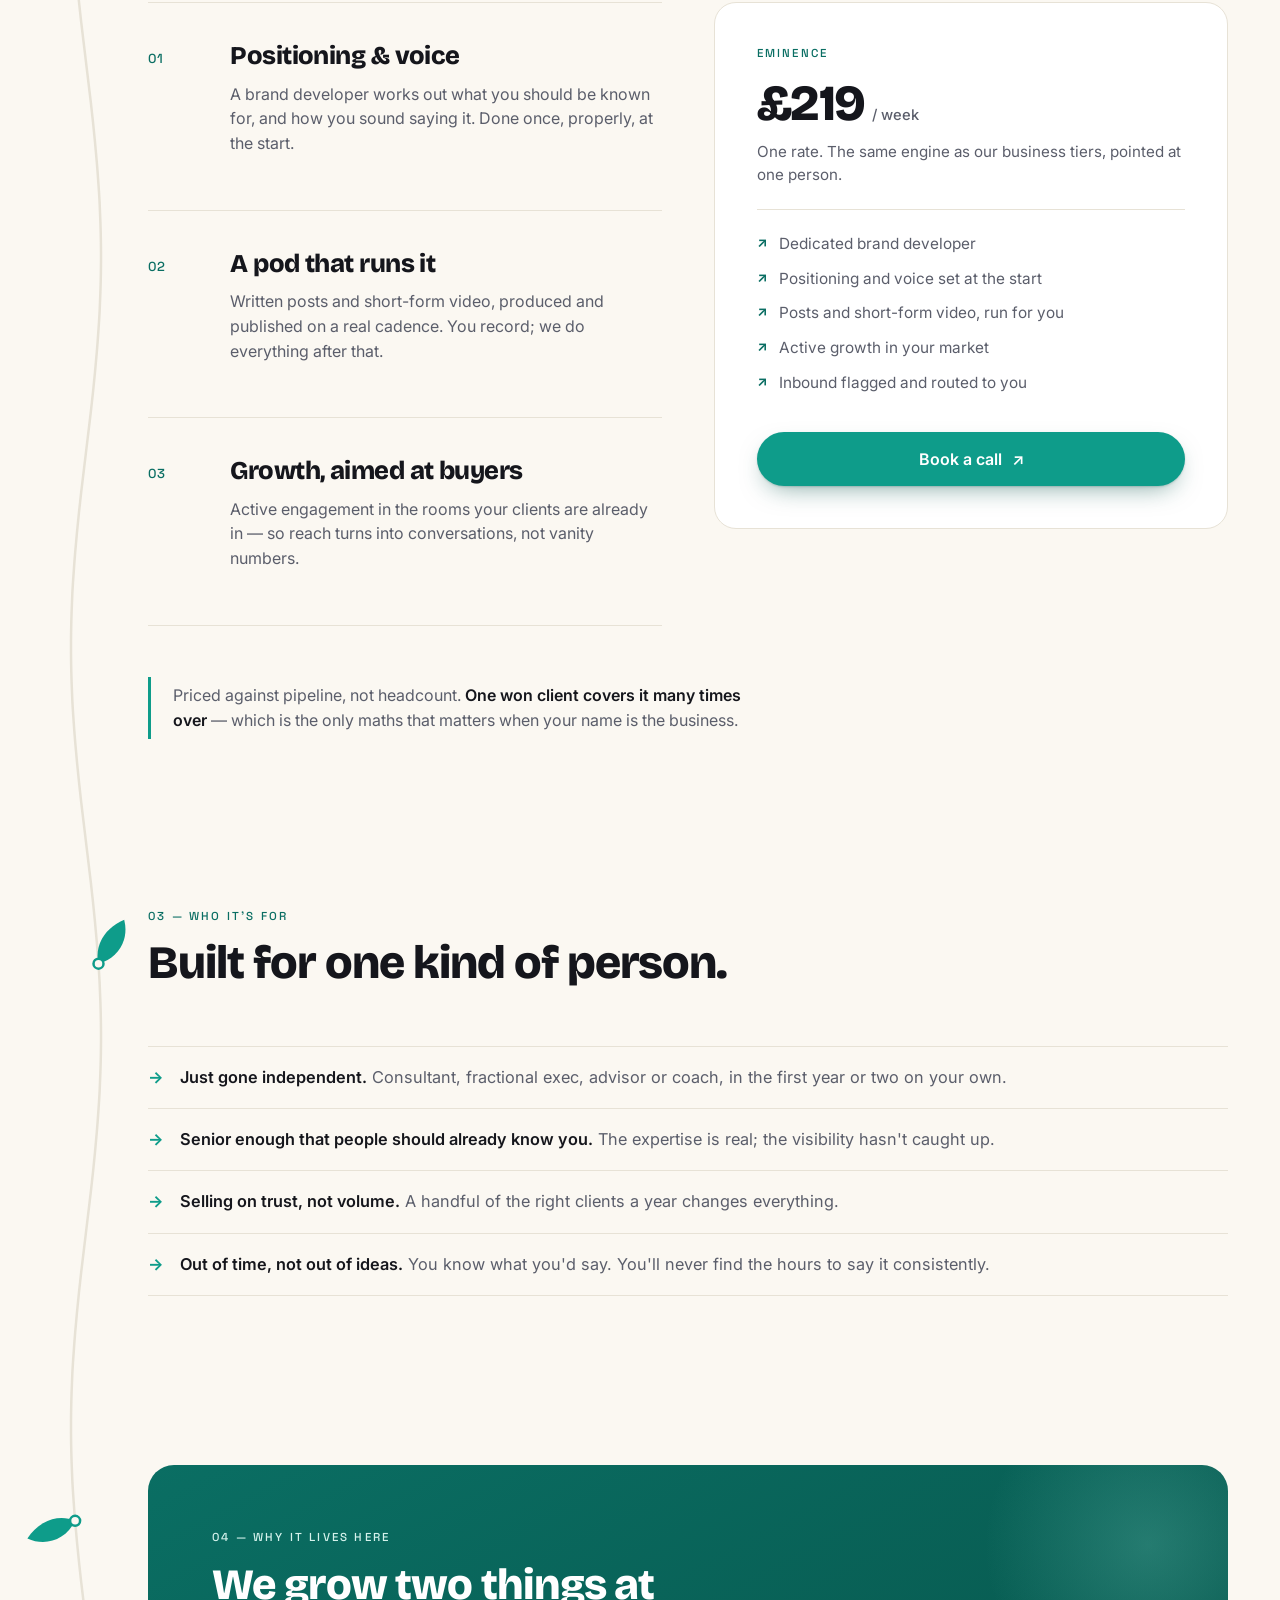
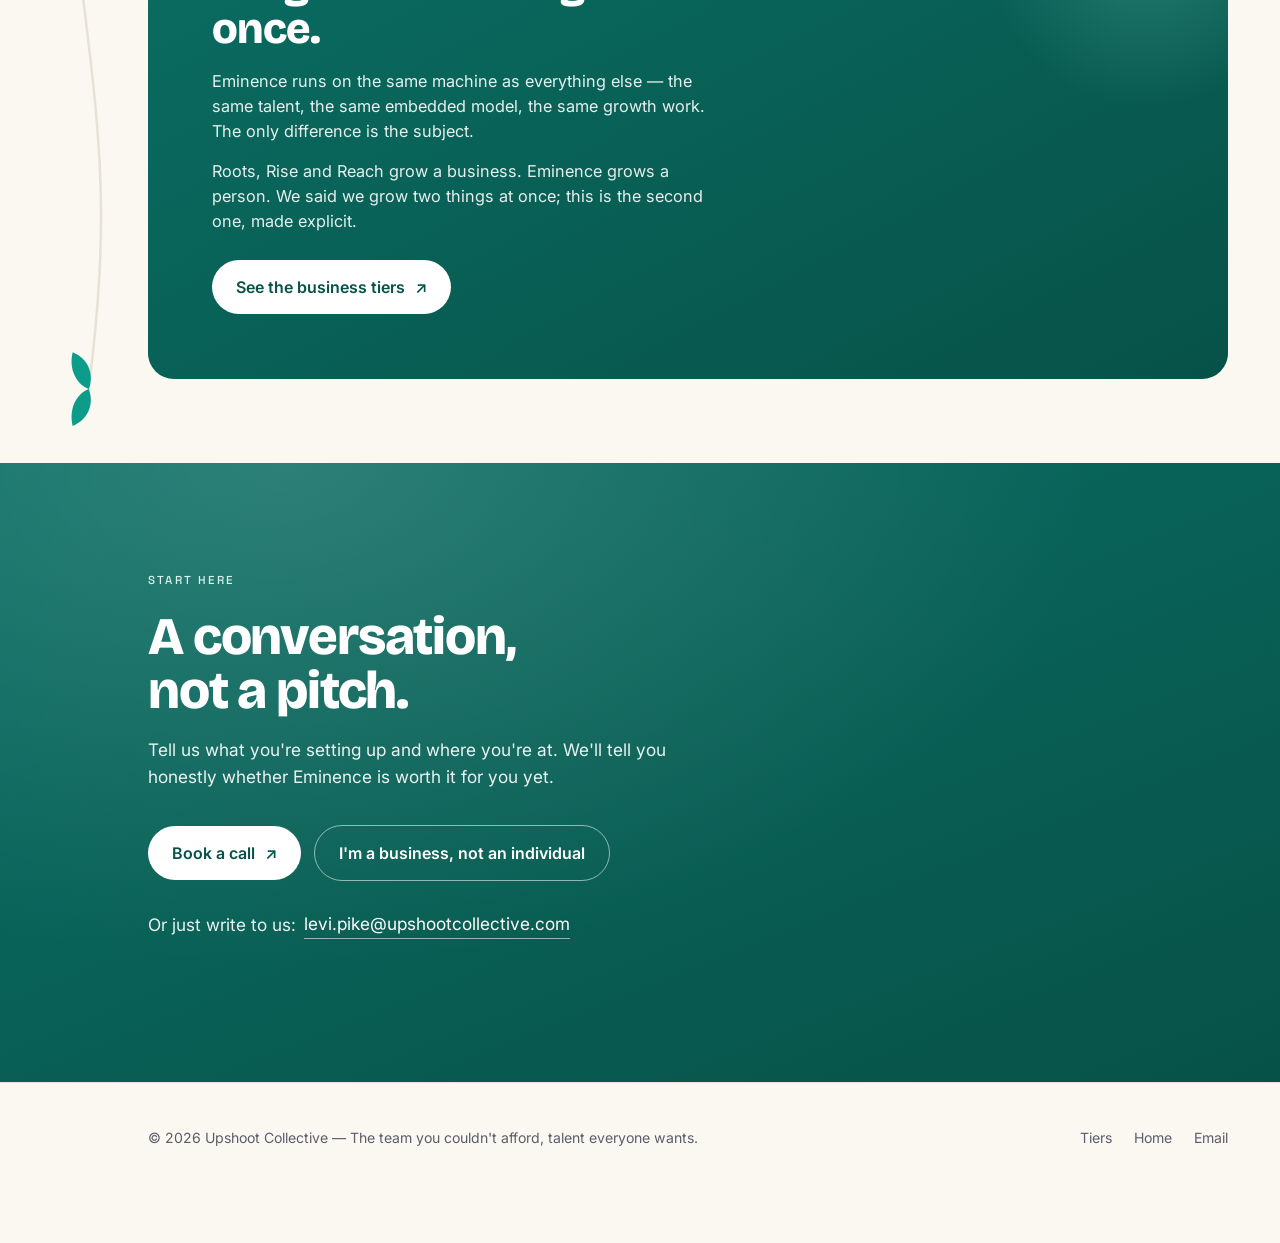
==== commit 32a3e26f: "Add files via upload" ====
--- a/eminence.html
+++ b/eminence.html
@@ -181,7 +181,7 @@
     <div class="shell">
       <div>
         <span class="label">Start here</span>
-        <h2>Fifteen minutes, no deck.</h2>
+        <h2>A conversation, not a pitch.</h2>
         <p>Tell us what you're setting up and where you're at. We'll tell you honestly whether Eminence is worth it for you yet.</p>
         <div class="cta-actions">
           <a class="btn btn-light" data-book
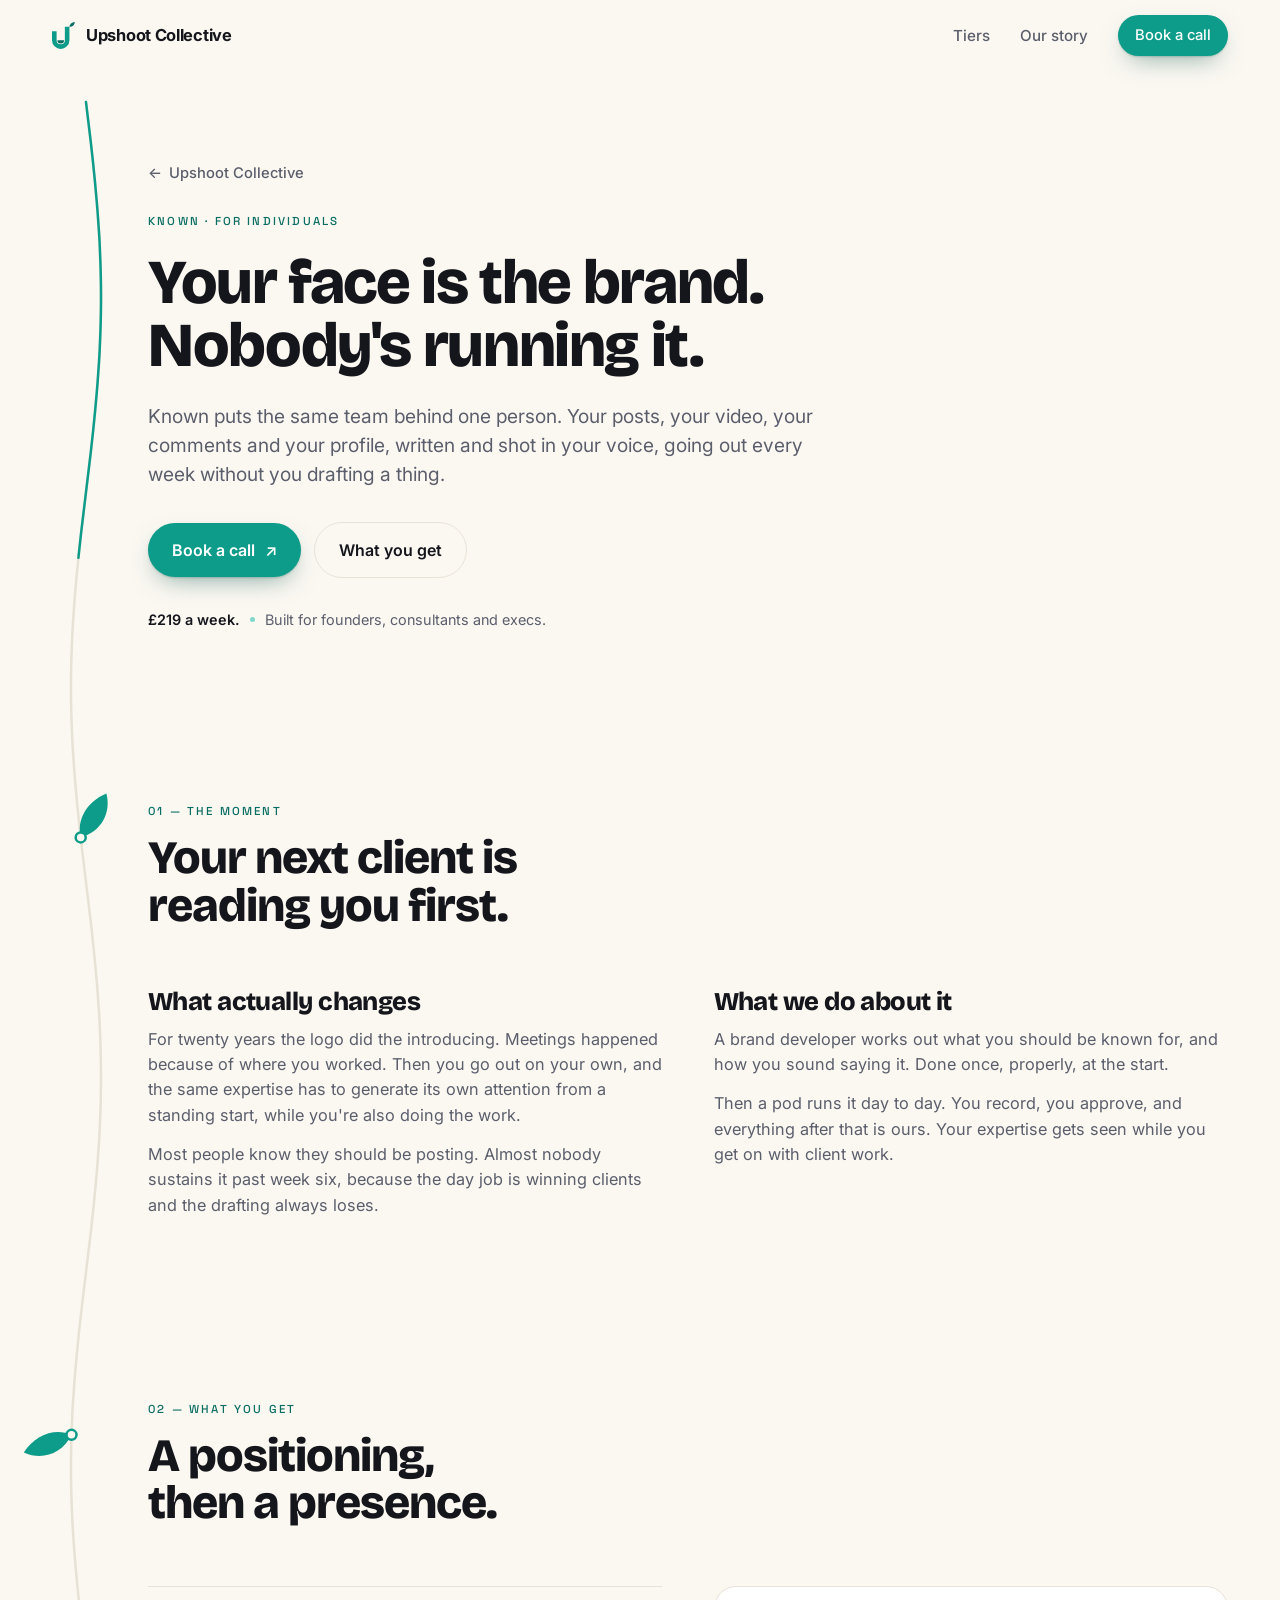
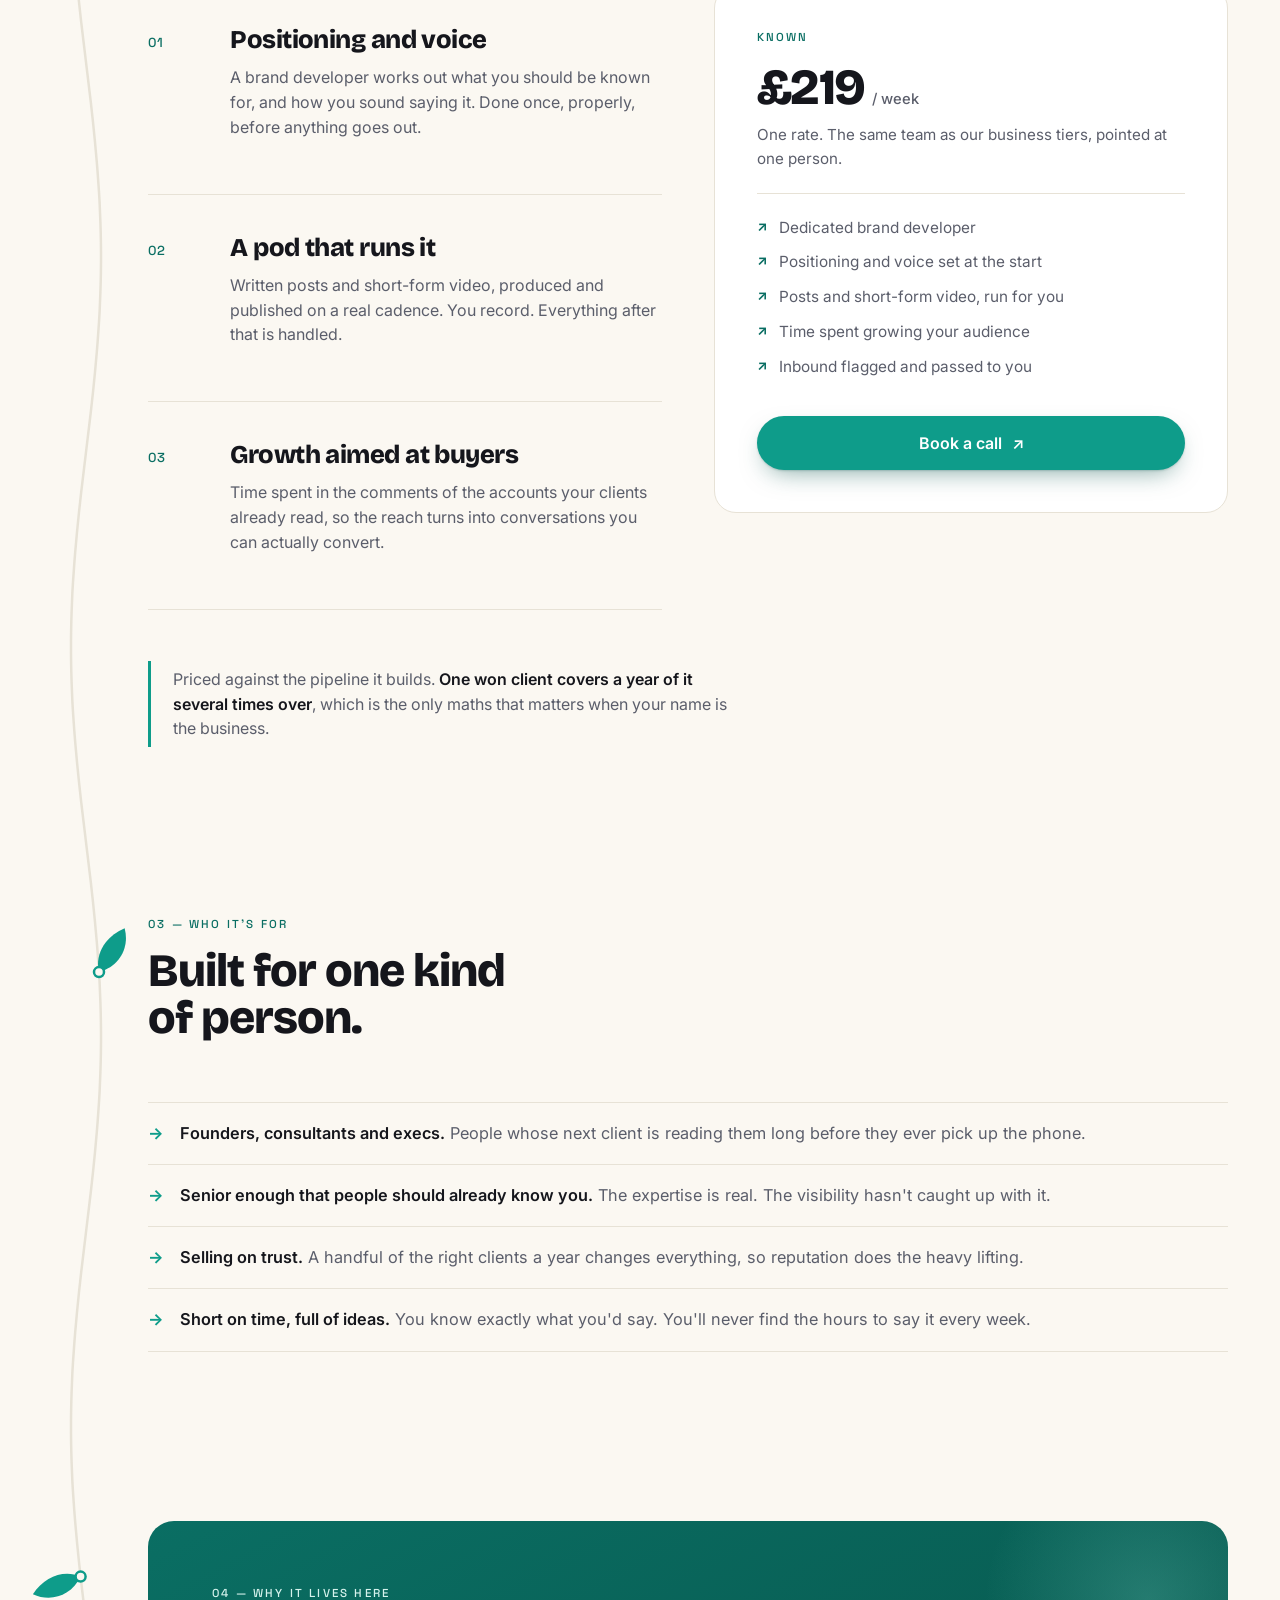
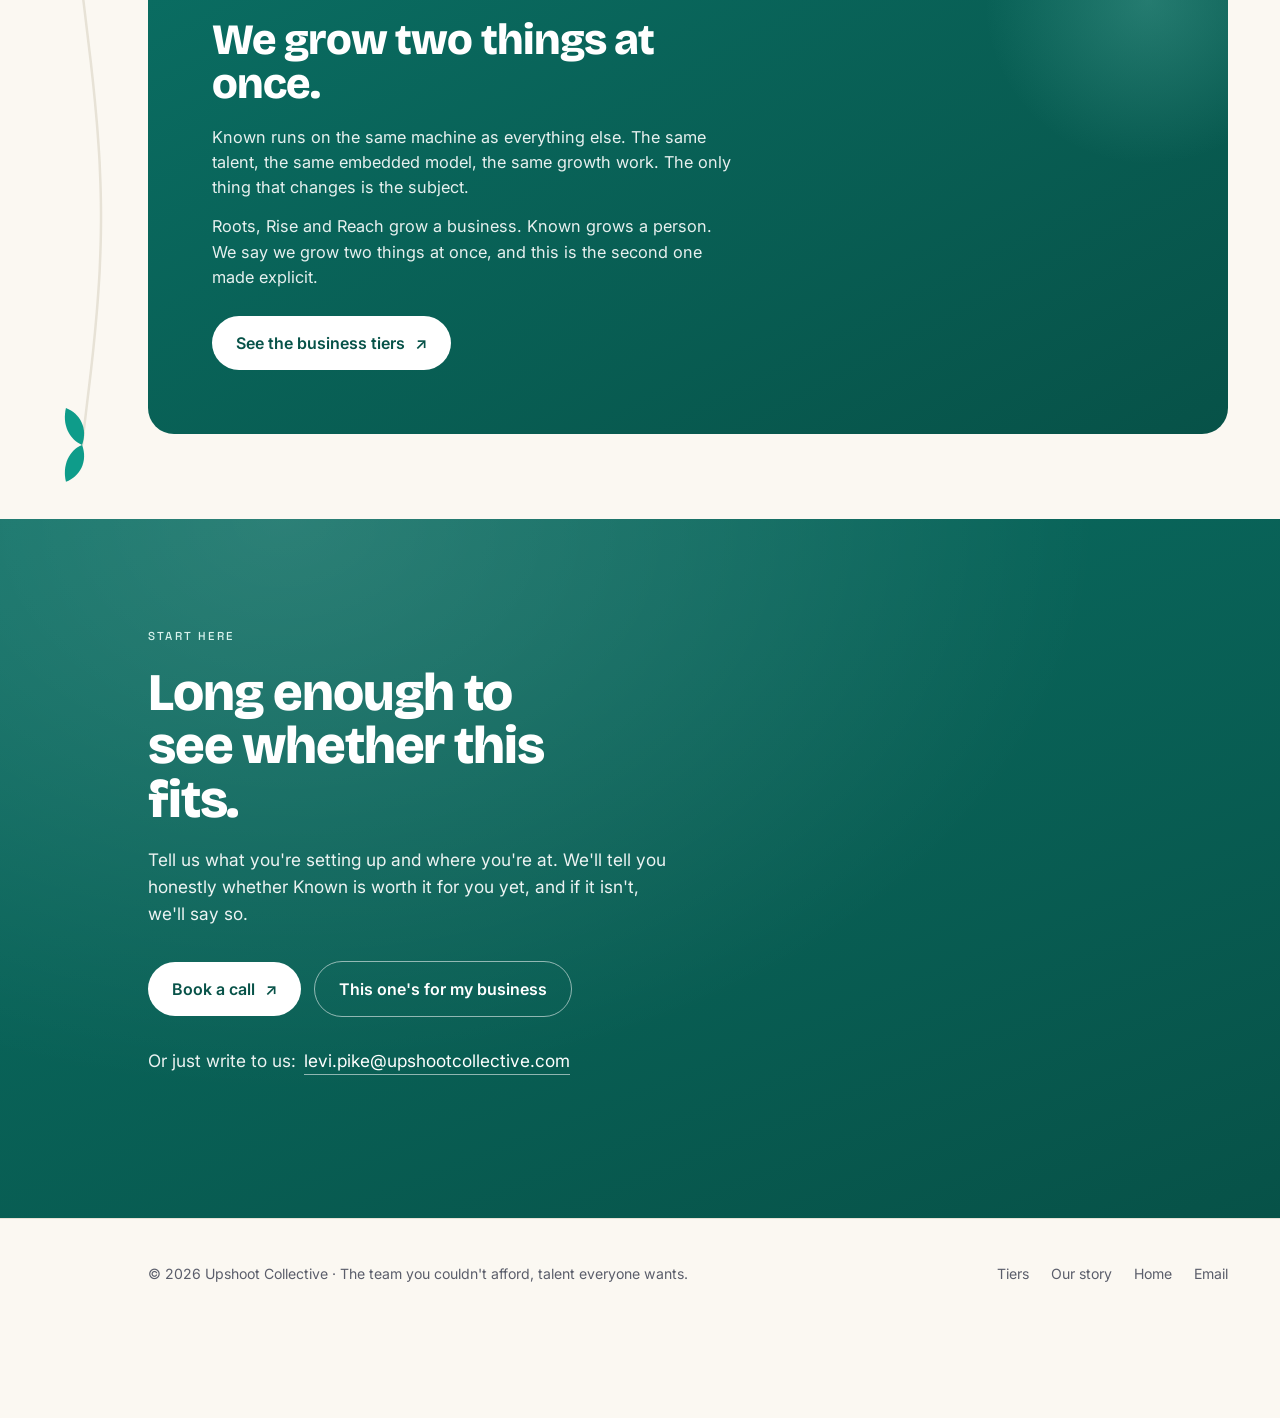
==== commit 4645b9b0: "Add files via upload" ====
--- a/eminence.html
+++ b/eminence.html
@@ -3,215 +3,23 @@
 <head>
 <meta charset="UTF-8">
 <meta name="viewport" content="width=device-width, initial-scale=1">
-<title>Eminence — Upshoot Collective</title>
-<meta name="description" content="For senior professionals stepping out of corporate and into consultancy. A dedicated brand developer sets the positioning; a pod runs the presence day to day. £219 a week.">
-<link rel="canonical" href="https://upshootcollective.com/eminence.html">
-
-<meta property="og:type" content="website">
-<meta property="og:url" content="https://upshootcollective.com/eminence.html">
-<meta property="og:title" content="Eminence — Upshoot Collective">
-<meta property="og:description" content="You have the credibility. What you lose overnight is the platform. Eminence rebuilds it — £219 a week.">
-<meta property="og:image" content="https://upshootcollective.com/assets/img/og.png">
-<meta name="twitter:card" content="summary_large_image">
-<meta name="theme-color" content="#0E9C8A">
-
+<!-- Eminence was renamed Known. This page only exists so any link already in
+     the wild still lands somewhere sensible. Safe to delete once nothing
+     points at it. -->
+<title>Eminence is now Known — Upshoot Collective</title>
+<meta name="robots" content="noindex">
+<link rel="canonical" href="https://upshootcollective.com/known.html">
+<meta http-equiv="refresh" content="0; url=known.html">
+<script>window.location.replace('known.html');</script>
 <link rel="icon" href="assets/img/favicon.svg" type="image/svg+xml">
-<link rel="apple-touch-icon" href="assets/img/apple-touch-icon.png">
-
-<link rel="preconnect" href="https://fonts.googleapis.com">
-<link rel="preconnect" href="https://fonts.gstatic.com" crossorigin>
-<link href="https://fonts.googleapis.com/css2?family=Bricolage+Grotesque:opsz,wght@12..96,400;12..96,700;12..96,800&family=Inter:wght@400;500;600&family=Space+Grotesk:wght@500&display=swap" rel="stylesheet">
-<link rel="stylesheet" href="assets/css/style.css">
+<style>
+  body{font-family:system-ui,-apple-system,sans-serif;background:#FBF8F2;color:#15161C;
+       display:flex;min-height:100vh;align-items:center;justify-content:center;
+       margin:0;padding:32px;text-align:center;line-height:1.6}
+  a{color:#0A6E63}
+</style>
 </head>
-
 <body>
-
-<svg class="stem" aria-hidden="true" focusable="false" xmlns="http://www.w3.org/2000/svg"></svg>
-
-<header class="site-nav">
-  <div class="nav-inner">
-    <a class="brand" href="index.html">
-      <img src="assets/img/mark.svg" alt="" width="23" height="27">
-      <span>Upshoot Collective</span>
-    </a>
-    <nav class="nav-links">
-      <a href="index.html#tiers" class="hide-sm">Tiers</a>
-      <a href="index.html#difference" class="hide-sm">Why us</a>
-      <a class="btn btn-primary" data-book
-         href="mailto:levi.pike@upshootcollective.com?subject=Eminence%20—%20I'd%20like%20to%20book%20a%20call&amp;body=Your%20field%3A%0D%0AWhat%20you're%20setting%20up%3A%0D%0AWhere%20you're%20at%20with%20LinkedIn%3A%0D%0ABest%20time%20to%20call%3A%0D%0A">Book a call</a>
-    </nav>
-  </div>
-</header>
-
-<main>
-
-  <!-- ══════════════════════════════════════ HERO ═══════════════════════ -->
-  <section class="band emin-hero" data-stem-start>
-    <div class="shell">
-      <div data-stem-probe>
-        <a class="back-link" href="index.html"><span>←</span> Upshoot Collective</a>
-        <span class="label reveal">Eminence · for individuals</span>
-        <h1 class="reveal d1">The company name is gone. The expertise isn't.</h1>
-        <p class="lede reveal d2">Eminence is for senior professionals stepping out of corporate and into consultancy — the moment your expertise stops being carried by a company name and has to stand on its own.</p>
-        <div class="hero-cta reveal d3" style="margin-top:34px">
-          <a class="btn btn-primary" data-book
-             href="mailto:levi.pike@upshootcollective.com?subject=Eminence%20—%20I'd%20like%20to%20book%20a%20call&amp;body=Your%20field%3A%0D%0AWhat%20you're%20setting%20up%3A%0D%0AWhere%20you're%20at%20with%20LinkedIn%3A%0D%0ABest%20time%20to%20call%3A%0D%0A">Book a call <span class="arr">↗</span></a>
-          <a class="btn btn-ghost" href="#what-you-get">What you get</a>
-        </div>
-        <p class="hero-note reveal d3">
-          <b>£219 a week.</b> <span class="dot"></span> Priced against pipeline, not headcount.
-        </p>
-      </div>
-    </div>
-  </section>
-
-  <!-- ══════════════════════════════════════ 01 THE MOMENT ══════════════ -->
-  <section class="band">
-    <div class="shell">
-      <div class="sec-head reveal" data-stem>
-        <span class="label">01 — The moment</span>
-        <h2>You kept the credibility.<br>You lost the platform.</h2>
-      </div>
-
-      <div class="split">
-        <div class="reveal">
-          <h3>What actually changes</h3>
-          <p>For twenty years the logo did the introducing. Meetings happened because of where you worked. Then you go independent, and the same expertise has to generate its own attention — from a standing start, while you're also doing the work.</p>
-          <p>Most people know they should be posting. Almost nobody sustains it past week six, because the day job is winning clients, not writing captions.</p>
-        </div>
-        <div class="reveal d1">
-          <h3>What we do about it</h3>
-          <p>A dedicated brand developer sets your positioning and voice — what you're known for, said in a way that sounds like you and not like a consultant's LinkedIn.</p>
-          <p>Then a pod runs the presence day to day. Your expertise gets seen while you get on with client work. You approve; you don't produce.</p>
-        </div>
-      </div>
-    </div>
-  </section>
-
-  <!-- ══════════════════════════════════════ 02 WHAT YOU GET ════════════ -->
-  <section class="band" id="what-you-get">
-    <div class="shell">
-      <div class="sec-head reveal" data-stem>
-        <span class="label">02 — What you get</span>
-        <h2>A positioning, then a presence.</h2>
-      </div>
-
-      <div class="split">
-        <div class="reveal">
-          <div class="do-list" style="border-top:1px solid var(--line)">
-            <div class="do-row" style="grid-template-columns:44px 1fr">
-              <span class="n">01</span>
-              <div>
-                <h3>Positioning &amp; voice</h3>
-                <p>A brand developer works out what you should be known for, and how you sound saying it. Done once, properly, at the start.</p>
-              </div>
-            </div>
-            <div class="do-row" style="grid-template-columns:44px 1fr">
-              <span class="n">02</span>
-              <div>
-                <h3>A pod that runs it</h3>
-                <p>Written posts and short-form video, produced and published on a real cadence. You record; we do everything after that.</p>
-              </div>
-            </div>
-            <div class="do-row" style="grid-template-columns:44px 1fr">
-              <span class="n">03</span>
-              <div>
-                <h3>Growth, aimed at buyers</h3>
-                <p>Active engagement in the rooms your clients are already in — so reach turns into conversations, not vanity numbers.</p>
-              </div>
-            </div>
-          </div>
-        </div>
-
-        <aside class="pricecard reveal d1">
-          <span class="label" style="display:block;margin-bottom:16px">Eminence</span>
-          <p class="price"><span class="amt">£219</span><span class="per">/ week</span></p>
-          <p class="tier-what">One rate. The same engine as our business tiers, pointed at one person.</p>
-          <ul>
-            <li>Dedicated brand developer</li>
-            <li>Positioning and voice set at the start</li>
-            <li>Posts and short-form video, run for you</li>
-            <li>Active growth in your market</li>
-            <li>Inbound flagged and routed to you</li>
-          </ul>
-          <a class="btn btn-primary" data-book
-             href="mailto:levi.pike@upshootcollective.com?subject=Eminence%20—%20I'd%20like%20to%20book%20a%20call&amp;body=Your%20field%3A%0D%0AWhat%20you're%20setting%20up%3A%0D%0AWhere%20you're%20at%20with%20LinkedIn%3A%0D%0ABest%20time%20to%20call%3A%0D%0A">Book a call <span class="arr">↗</span></a>
-        </aside>
-      </div>
-
-      <p class="price-note reveal">
-        Priced against pipeline, not headcount. <b>One won client covers it many times over</b> —
-        which is the only maths that matters when your name is the business.
-      </p>
-    </div>
-  </section>
-
-  <!-- ══════════════════════════════════════ 03 WHO IT'S FOR ════════════ -->
-  <section class="band">
-    <div class="shell">
-      <div class="sec-head reveal" data-stem>
-        <span class="label">03 — Who it's for</span>
-        <h2>Built for one kind of person.</h2>
-      </div>
-
-      <ul class="forwho reveal">
-        <li><span class="mk">→</span><span><b>Just gone independent.</b> Consultant, fractional exec, advisor or coach, in the first year or two on your own.</span></li>
-        <li><span class="mk">→</span><span><b>Senior enough that people should already know you.</b> The expertise is real; the visibility hasn't caught up.</span></li>
-        <li><span class="mk">→</span><span><b>Selling on trust, not volume.</b> A handful of the right clients a year changes everything.</span></li>
-        <li><span class="mk">→</span><span><b>Out of time, not out of ideas.</b> You know what you'd say. You'll never find the hours to say it consistently.</span></li>
-      </ul>
-    </div>
-  </section>
-
-  <!-- ══════════════════════════════════════ 04 WHY HERE ════════════════ -->
-  <section class="band">
-    <div class="shell">
-      <div class="emin reveal" data-stem>
-        <span class="label">04 — Why it lives here</span>
-        <h2>We grow two things at once.</h2>
-        <p>Eminence runs on the same machine as everything else — the same talent, the same embedded model, the same growth work. The only difference is the subject.</p>
-        <p>Roots, Rise and Reach grow a business. Eminence grows a person. We said we grow two things at once; this is the second one, made explicit.</p>
-        <a class="btn btn-light" href="index.html" style="margin-top:12px">See the business tiers <span class="arr">↗</span></a>
-      </div>
-    </div>
-  </section>
-
-  <!-- ══════════════════════════════════════ CTA ════════════════════════ -->
-  <section class="cta" id="contact" data-stem-end>
-    <div class="shell">
-      <div>
-        <span class="label">Start here</span>
-        <h2>A conversation, not a pitch.</h2>
-        <p>Tell us what you're setting up and where you're at. We'll tell you honestly whether Eminence is worth it for you yet.</p>
-        <div class="cta-actions">
-          <a class="btn btn-light" data-book
-             href="mailto:levi.pike@upshootcollective.com?subject=Eminence%20—%20I'd%20like%20to%20book%20a%20call&amp;body=Your%20field%3A%0D%0AWhat%20you're%20setting%20up%3A%0D%0AWhere%20you're%20at%20with%20LinkedIn%3A%0D%0ABest%20time%20to%20call%3A%0D%0A">Book a call <span class="arr">↗</span></a>
-          <a class="btn btn-outline-light" href="index.html">I'm a business, not an individual</a>
-        </div>
-        <p class="cta-mail">
-          Or just write to us:
-          <a href="mailto:levi.pike@upshootcollective.com">levi.pike@upshootcollective.com</a>
-        </p>
-      </div>
-    </div>
-  </section>
-
-</main>
-
-<footer class="site-footer">
-  <div class="shell">
-    <div class="foot-inner">
-      <span>© <span id="yr">2026</span> Upshoot Collective — The team you couldn't afford, talent everyone wants.</span>
-      <span class="foot-links">
-        <a href="index.html#tiers">Tiers</a>
-        <a href="index.html">Home</a>
-        <a href="mailto:levi.pike@upshootcollective.com">Email</a>
-      </span>
-    </div>
-  </div>
-</footer>
-
-<script>document.getElementById('yr').textContent = new Date().getFullYear();</script>
-<script src="assets/js/main.js" defer></script>
+  <p>Eminence is now called Known. <a href="known.html">Take me there</a>.</p>
 </body>
 </html>
